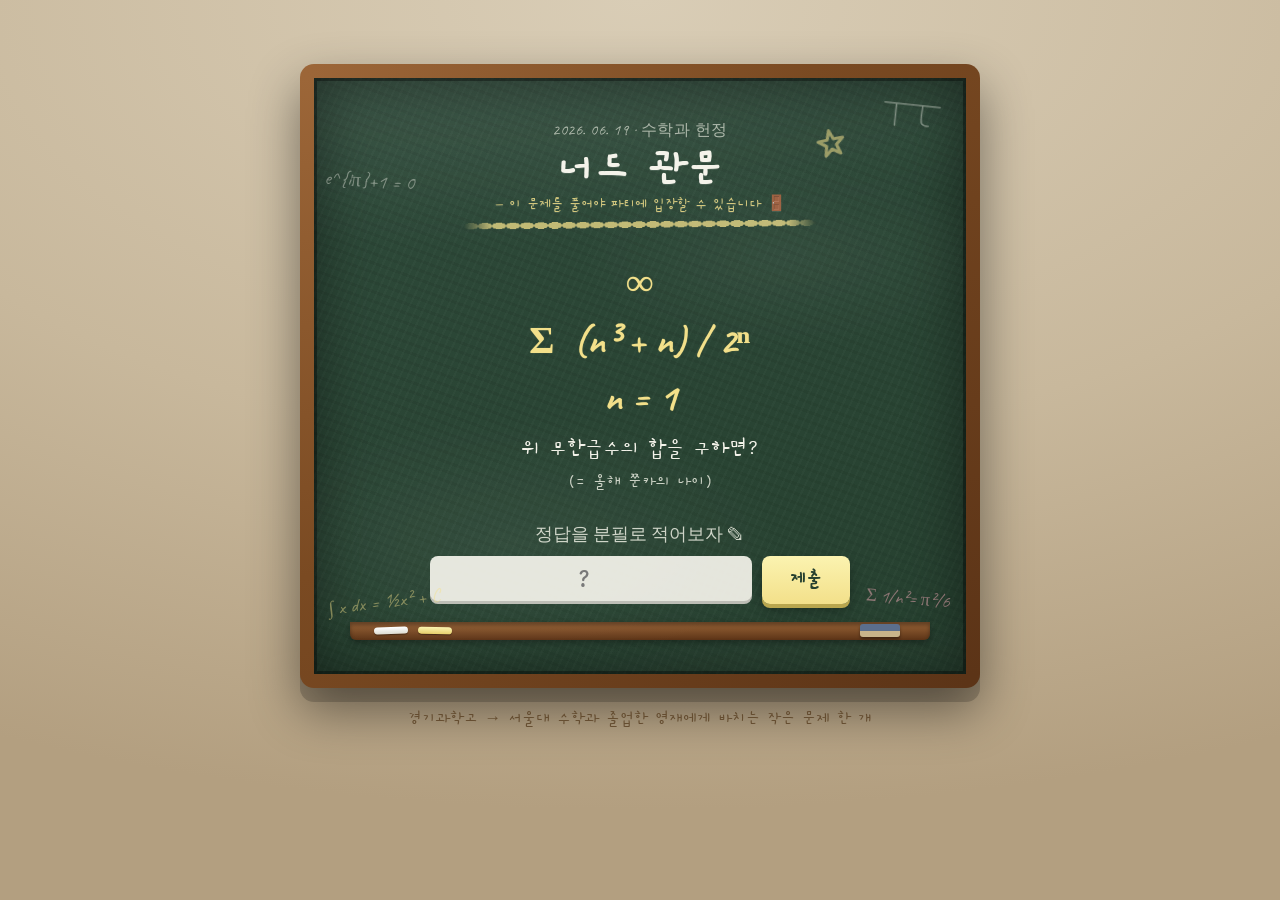
==== index.html @ bec2e651 "멀티페이지 개편: 페이지별 컨셉 분리 + 너드 관문 입장 게이트 - 단일 페이지 → 8개 독립 페이지(홈/거래소/증강체/전적/클라이밍/관문/빙고/룰렛) - 증권거래소 컨셉은 거래소" ====
<!DOCTYPE html>
<html lang="ko">
<head>
<script>if(localStorage.getItem("junka:gateSolved")!=="true")location.replace("gate.html");</script>
<meta charset="UTF-8" />
<meta name="viewport" content="width=device-width, initial-scale=1.0, viewport-fit=cover" />
<title>쭌카 생일파티 🦫 28th</title>
<meta name="description" content="쭌카(준영) 28번째 생일 축하! 오늘 석암생소금구이에서. 놀거리 가득한 생일 페이지." />
<meta property="og:title" content="🦫 쭌카 생일파티 · 28th" />
<meta property="og:description" content="오늘 석암생소금구이! 거래소·증강체·빙고·룰렛까지 놀거리 가득." />
<link rel="preconnect" href="https://fonts.googleapis.com" />
<link rel="preconnect" href="https://fonts.gstatic.com" crossorigin />
<link href="https://fonts.googleapis.com/css2?family=Jua&family=Gowun+Dodum&display=swap" rel="stylesheet" />
<link rel="stylesheet" href="home.css" />
<link rel="icon" href="data:image/svg+xml,<svg xmlns='http://www.w3.org/2000/svg' viewBox='0 0 100 100'><text y='.9em' font-size='90'>🦫</text></svg>" />
</head>
<body>
<div class="dots" aria-hidden="true"></div>

<header class="hero">
  <p class="kicker">2026 · 06 · 19 &nbsp;🎂&nbsp; 오늘!</p>

  <div class="mascot">
    <svg viewBox="0 0 240 240" class="quokka" role="img" aria-label="쭌카">
      <polygon points="120,8 150,62 90,62" fill="#ff7a6b"/>
      <polygon points="120,8 150,62 120,62" fill="#e85d4e"/>
      <circle cx="120" cy="8" r="8" fill="#ffd166"/>
      <ellipse cx="74" cy="86" rx="26" ry="30" fill="#c08a5e"/>
      <ellipse cx="166" cy="86" rx="26" ry="30" fill="#c08a5e"/>
      <ellipse cx="74" cy="88" rx="13" ry="16" fill="#f0bfa0"/>
      <ellipse cx="166" cy="88" rx="13" ry="16" fill="#f0bfa0"/>
      <ellipse cx="120" cy="140" rx="84" ry="78" fill="#d59b6b"/>
      <ellipse cx="120" cy="150" rx="62" ry="58" fill="#f3d3ad"/>
      <circle cx="74" cy="160" r="15" fill="#ff9aa0" opacity="0.6"/>
      <circle cx="166" cy="160" r="15" fill="#ff9aa0" opacity="0.6"/>
      <circle cx="96" cy="132" r="9" fill="#3a2a1f"/>
      <circle cx="144" cy="132" r="9" fill="#3a2a1f"/>
      <circle cx="99" cy="129" r="3" fill="#fff"/>
      <circle cx="147" cy="129" r="3" fill="#fff"/>
      <ellipse cx="120" cy="152" rx="9" ry="6" fill="#6b4630"/>
      <path d="M104 166 Q120 184 136 166" stroke="#6b4630" stroke-width="4" fill="none" stroke-linecap="round"/>
    </svg>
  </div>

  <h1 class="title">쭌카 생일파티</h1>
  <p class="sub">우리 <b>쭌카</b>가 오늘 <b>28살</b>이 되었어요 🎉</p>

  <div class="cake" id="cake" role="button" tabindex="0" aria-label="촛불 끄기">
    <div class="flames" id="flames"><span></span><span></span><span></span><span></span><span></span></div>
    <div class="candles"><i></i><i></i><i></i><i></i><i></i></div>
    <div class="icing"></div>
    <div class="base">HAPPY BIRTHDAY</div>
  </div>
  <p class="cake-hint" id="cakeHint">촛불을 톡! 눌러 꺼주세요 🕯️</p>

  <div class="info">
    <div><span>📅 날짜</span><b>오늘 (6/19)</b></div>
    <div><span>📍 장소</span><b>석암생소금구이</b></div>
  </div>
  <p class="msg">
    이성적인데 다정하고, 너드 같은데 사실 인싸인,<br/>
    롤토체스 전국구에 클라이밍까지 하는 쭌카.<br/>
    아래 놀거리들 마음껏 즐겨주세요! 🦫
  </p>
</header>

<main class="hub">
  <h2 class="hub__title">🎁 놀거리</h2>
  <div class="cards">
    <a class="card c-ex" href="exchange.html">
      <span class="card__emo">📈</span>
      <span class="card__t">준영증권거래소</span>
      <span class="card__d">쭌카 종목에 베팅하고 청약까지</span>
    </a>
    <a class="card c-aug" href="augment.html">
      <span class="card__emo">♟️</span>
      <span class="card__t">롤토체스 증강체</span>
      <span class="card__d">오늘의 운세 증강 뽑기</span>
    </a>
    <a class="card c-gg" href="gg.html">
      <span class="card__emo">🎮</span>
      <span class="card__t">쭌카.GG</span>
      <span class="card__d">전적 검색 (인성 챌린저)</span>
    </a>
    <a class="card c-climb" href="climb.html">
      <span class="card__emo">🧗</span>
      <span class="card__t">클라이밍 등반</span>
      <span class="card__d">정상의 케이크까지 도전</span>
    </a>
    <a class="card c-gate" href="gate.html">
      <span class="card__emo">🧮</span>
      <span class="card__t">너드 관문</span>
      <span class="card__d">수학 풀면 히든 메시지</span>
    </a>
    <a class="card c-bingo" href="bingo.html">
      <span class="card__emo">🅱️</span>
      <span class="card__t">파티 빙고</span>
      <span class="card__d">다같이 폰으로 빙고!</span>
    </a>
    <a class="card c-roul" href="roulette.html">
      <span class="card__emo">🎡</span>
      <span class="card__t">파티 룰렛</span>
      <span class="card__d">술값·벌칙은 운에 맡기기</span>
    </a>
  </div>
</main>

<footer class="foot">
  <p>🦫 made for 쭌카 · 980619</p>
  <p>생일 진심으로 축하해!</p>
</footer>

<script src="confetti.js"></script>
<script>
  (() => {
    const cake = document.getElementById("cake"), hint = document.getElementById("cakeHint");
    let done = false;
    const blow = () => {
      if (done) return; done = true;
      cake.classList.add("out");
      hint.textContent = "🎉 28살 축하해 쭌카!";
      if (window.JunkaConfetti) window.JunkaConfetti.burst(180, { colors: ["#ff7a6b", "#ffd166", "#ffb38a", "#8ad0c9", "#fff"] });
    };
    cake.addEventListener("click", blow);
    cake.addEventListener("keydown", e => { if (e.key === "Enter" || e.key === " ") { e.preventDefault(); blow(); } });
    // 입장 축하 한 방
    setTimeout(() => { if (window.JunkaConfetti) window.JunkaConfetti.burst(90, { colors: ["#ff7a6b", "#ffd166", "#8ad0c9", "#fff"] }); }, 500);
  })();
</script>
</body>
</html>
---- home.css ----
/* ===== 쭌카 생일 홈 · 따뜻한 쿼카 파티 ===== */
:root{
  --cream:#fff6ec;
  --paper:#fffdf9;
  --peach:#ffd9c0;
  --coral:#ff7a6b;
  --coral-d:#e85d4e;
  --gold:#ffc04d;
  --mint:#8ad0c9;
  --ink:#5c4636;
  --ink-soft:#8a715c;
  --jua:"Jua",sans-serif;
  --body:"Gowun Dodum","Apple SD Gothic Neo",sans-serif;
}
*{box-sizing:border-box;margin:0;padding:0}
html{scroll-behavior:smooth}
body{
  font-family:var(--body);
  color:var(--ink);
  background:
    radial-gradient(120% 70% at 50% -10%,#ffe7d6 0%,var(--cream) 55%),
    var(--cream);
  line-height:1.7;-webkit-font-smoothing:antialiased;overflow-x:hidden;
}
b{color:var(--coral-d)}
a{text-decoration:none;color:inherit}

.dots{
  position:fixed;inset:0;z-index:0;pointer-events:none;opacity:.5;
  background-image:radial-gradient(var(--peach) 14%,transparent 15%);
  background-size:40px 40px;background-position:0 0;
  -webkit-mask-image:linear-gradient(#000,transparent 70%);
          mask-image:linear-gradient(#000,transparent 70%);
}

/* ===== HERO ===== */
.hero{position:relative;z-index:1;max-width:520px;margin:0 auto;padding:2.6rem 1.3rem 1rem;text-align:center}
.kicker{
  display:inline-block;font-family:var(--jua);color:var(--coral-d);
  background:#fff;border:2px dashed var(--peach);border-radius:999px;
  padding:.3rem 1rem;font-size:.95rem;box-shadow:0 6px 16px rgba(255,122,107,.12);
}
.mascot{width:170px;margin:1.2rem auto .4rem}
.quokka{width:100%;height:auto;animation:bob 3.2s ease-in-out infinite;filter:drop-shadow(0 14px 20px rgba(92,70,54,.22))}
@keyframes bob{50%{transform:translateY(-9px) rotate(-2deg)}}
.title{
  font-family:var(--jua);font-size:clamp(2.6rem,11vw,3.8rem);line-height:1.1;
  color:var(--coral);text-shadow:3px 3px 0 #fff,5px 5px 0 var(--peach);margin:.2rem 0;
}
.sub{font-size:1.05rem;color:var(--ink-soft);margin-bottom:1.4rem}

/* 케이크 */
.cake{position:relative;width:180px;margin:0 auto;cursor:pointer;user-select:none}
.flames{position:absolute;top:-16px;left:0;right:0;display:flex;justify-content:space-evenly;padding:0 26px}
.flames span{
  width:10px;height:16px;border-radius:50% 50% 50% 50%/60% 60% 40% 40%;
  background:radial-gradient(circle at 50% 70%,#fff,var(--gold) 45%,#ff7b00 95%);
  box-shadow:0 0 16px #ffae00;transform-origin:bottom;animation:flicker .35s ease-in-out infinite alternate;
}
@keyframes flicker{from{transform:scaleY(.85) rotate(-4deg)}to{transform:scaleY(1.1) rotate(4deg)}}
.cake.out .flames span{opacity:0;box-shadow:none;transition:opacity .25s}
.candles{position:absolute;top:0;left:0;right:0;display:flex;justify-content:space-evenly;padding:0 28px}
.candles i{width:5px;height:26px;border-radius:3px;background:repeating-linear-gradient(45deg,var(--coral) 0 4px,#fff 4px 8px)}
.icing{height:30px;margin-top:24px;border-radius:50%/75% 75% 0 0;background:linear-gradient(#fff,#ffe9d6);box-shadow:inset 0 -7px 0 rgba(255,192,77,.25)}
.base{
  height:80px;margin-top:-8px;border-radius:0 0 18px 18px;
  background:repeating-linear-gradient(90deg,#ffb38a 0 18px,#ffa477 18px 36px);
  display:flex;align-items:center;justify-content:center;
  font-family:var(--jua);letter-spacing:.05em;color:#fff;font-size:1.05rem;
  text-shadow:0 2px 0 rgba(0,0,0,.12);box-shadow:0 12px 26px rgba(255,122,107,.28);
}
.cake-hint{font-family:var(--jua);color:var(--ink-soft);margin-top:.9rem;font-size:.95rem}

.info{
  display:flex;gap:.8rem;justify-content:center;margin:1.6rem 0 1rem;flex-wrap:wrap;
}
.info div{
  background:var(--paper);border:2px solid var(--peach);border-radius:18px;
  padding:.7rem 1.1rem;box-shadow:0 8px 18px rgba(92,70,54,.08);min-width:130px;
}
.info span{display:block;font-size:.8rem;color:var(--ink-soft)}
.info b{font-family:var(--jua);font-size:1.05rem;color:var(--ink)}
.msg{color:var(--ink-soft);font-size:.95rem;margin:1rem auto 0;max-width:420px}

/* ===== 허브 ===== */
.hub{position:relative;z-index:1;max-width:520px;margin:0 auto;padding:1.6rem 1.3rem 3rem}
.hub__title{font-family:var(--jua);font-size:1.7rem;color:var(--coral-d);text-align:center;margin-bottom:1.2rem}
.cards{display:grid;grid-template-columns:1fr 1fr;gap:.9rem}
.card{
  position:relative;background:var(--paper);border-radius:22px;padding:1.2rem 1rem;
  border:2px solid #fff;box-shadow:0 10px 24px rgba(92,70,54,.1);
  display:flex;flex-direction:column;gap:.25rem;min-height:128px;
  transition:transform .18s,box-shadow .2s;overflow:hidden;
}
.card::after{content:"";position:absolute;inset:0;border-radius:22px;border:2px solid transparent;transition:border-color .2s}
.card:active{transform:translateY(-4px) scale(1.02)}
.card:hover{box-shadow:0 16px 34px rgba(92,70,54,.16)}
.card__emo{font-size:2rem}
.card__t{font-family:var(--jua);font-size:1.15rem;color:var(--ink)}
.card__d{font-size:.82rem;color:var(--ink-soft);line-height:1.45}
/* 카드별 포인트 컬러 */
.c-ex{background:linear-gradient(160deg,#fff,#fff1e6)} .c-ex:hover::after{border-color:var(--gold)}
.c-aug{background:linear-gradient(160deg,#fff,#eef3ff)} .c-aug:hover::after{border-color:#9bb4ff}
.c-gg{background:linear-gradient(160deg,#fff,#e9f7ff)} .c-gg:hover::after{border-color:#7fc8e8}
.c-climb{background:linear-gradient(160deg,#fff,#eafff3)} .c-climb:hover::after{border-color:#7bd6a4}
.c-gate{background:linear-gradient(160deg,#fff,#eaf6ee)} .c-gate:hover::after{border-color:var(--mint)}
.c-bingo{background:linear-gradient(160deg,#fff,#fff0f0)} .c-bingo:hover::after{border-color:var(--coral)}
.c-roul{background:linear-gradient(160deg,#fff,#fff7e6);grid-column:1/-1} .c-roul:hover::after{border-color:var(--gold)}
.c-roul{flex-direction:row;align-items:center;gap:.9rem;min-height:auto}
.c-roul .card__emo{font-size:1.8rem}
.c-roul .card__d{flex:1}

/* ===== 푸터 ===== */
.foot{position:relative;z-index:1;text-align:center;padding:1.5rem 1rem 3.5rem;color:var(--ink-soft)}
.foot p{margin:.2rem 0;font-size:.9rem}
.foot p:first-child{font-family:var(--jua);color:var(--coral)}

@media (prefers-reduced-motion:reduce){
  *{animation:none!important;transition-duration:.05s!important}
}
@media(min-width:560px){
  .title{text-shadow:4px 4px 0 #fff,7px 7px 0 var(--peach)}
}
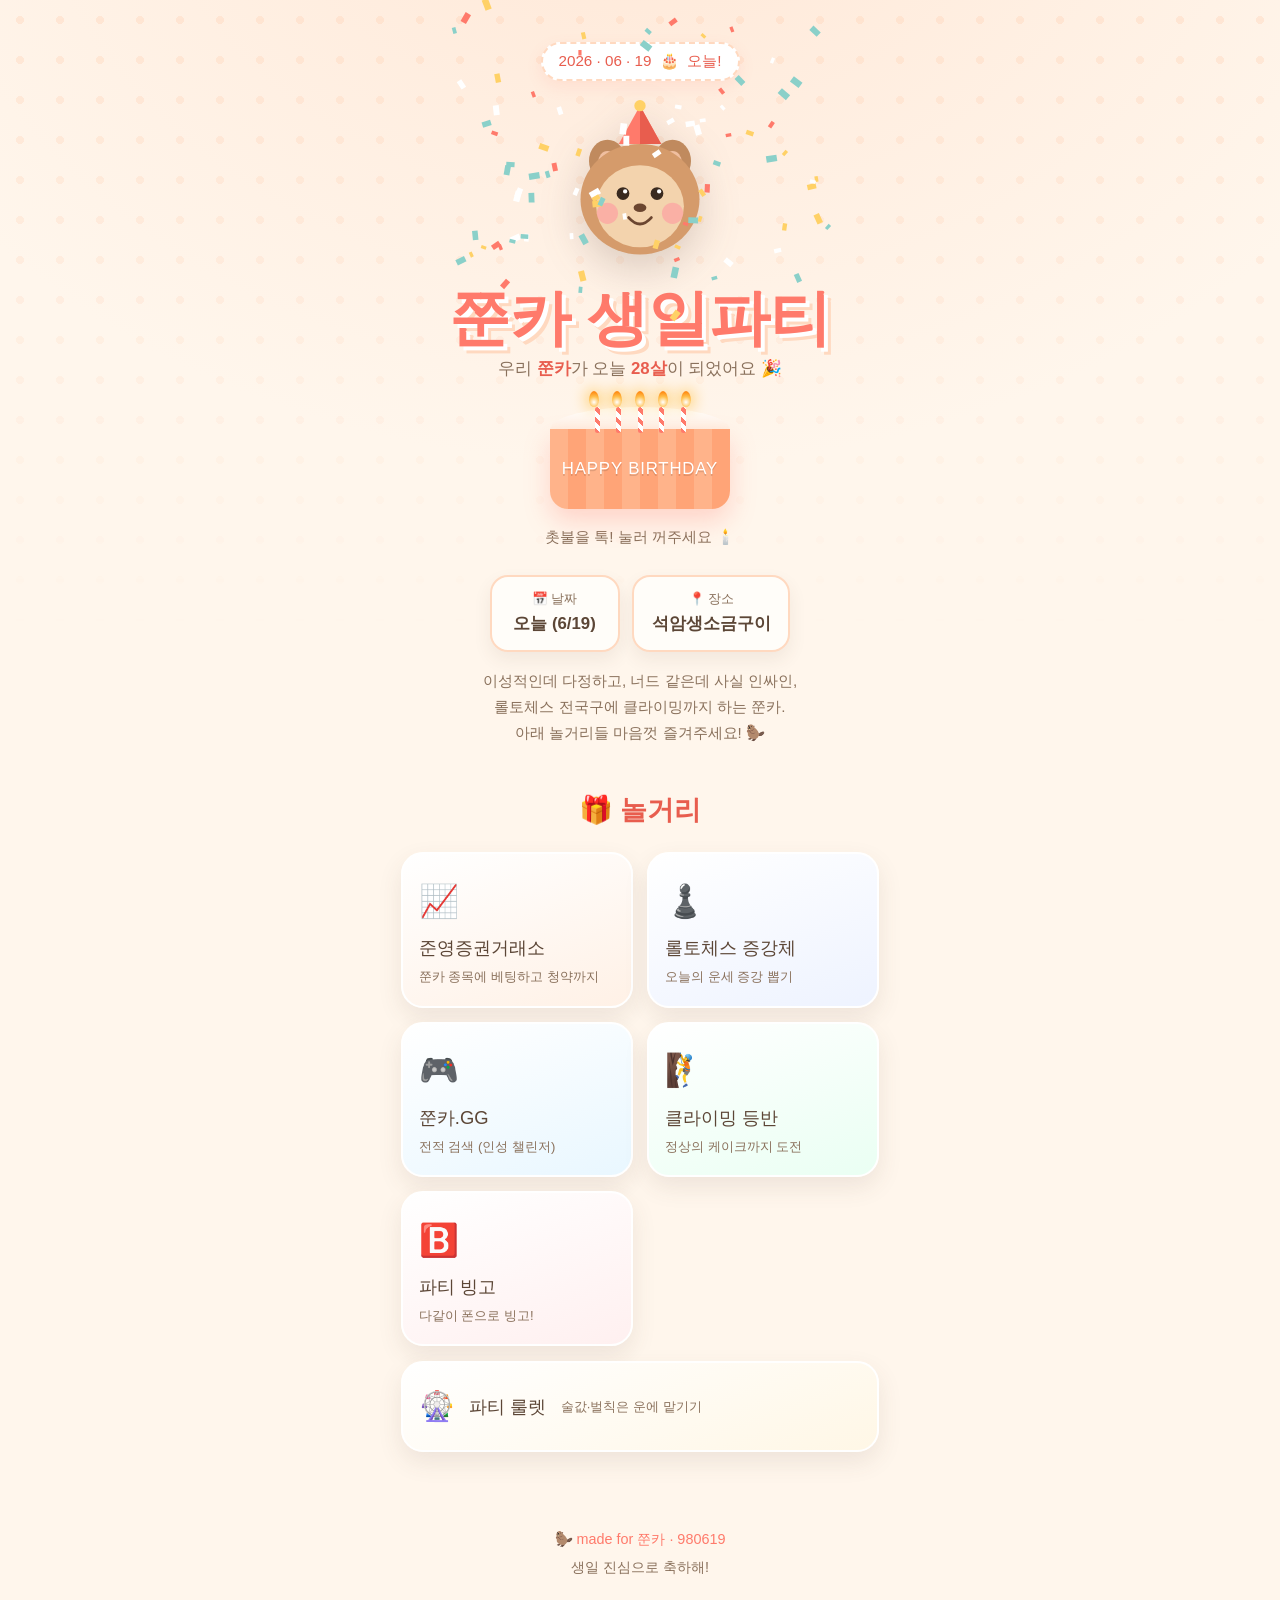
==== commit 33c64feb: "너드 관문 제거: 입장 게이트/페이지/허브 카드 삭제, 바로 홈 입장 Co-Authored-By: Claude Opus 4.8 <noreply@anthropic.com>" ====
--- a/index.html
+++ b/index.html
@@ -1,7 +1,6 @@
 <!DOCTYPE html>
 <html lang="ko">
 <head>
-<script>if(localStorage.getItem("junka:gateSolved")!=="true")location.replace("gate.html");</script>
 <meta charset="UTF-8" />
 <meta name="viewport" content="width=device-width, initial-scale=1.0, viewport-fit=cover" />
 <title>쭌카 생일파티 🦫 28th</title>
@@ -87,11 +86,6 @@
       <span class="card__t">클라이밍 등반</span>
       <span class="card__d">정상의 케이크까지 도전</span>
     </a>
-    <a class="card c-gate" href="gate.html">
-      <span class="card__emo">🧮</span>
-      <span class="card__t">너드 관문</span>
-      <span class="card__d">수학 풀면 히든 메시지</span>
-    </a>
     <a class="card c-bingo" href="bingo.html">
       <span class="card__emo">🅱️</span>
       <span class="card__t">파티 빙고</span>
--- a/home.css
+++ b/home.css
@@ -103,7 +103,6 @@
 .c-aug{background:linear-gradient(160deg,#fff,#eef3ff)} .c-aug:hover::after{border-color:#9bb4ff}
 .c-gg{background:linear-gradient(160deg,#fff,#e9f7ff)} .c-gg:hover::after{border-color:#7fc8e8}
 .c-climb{background:linear-gradient(160deg,#fff,#eafff3)} .c-climb:hover::after{border-color:#7bd6a4}
-.c-gate{background:linear-gradient(160deg,#fff,#eaf6ee)} .c-gate:hover::after{border-color:var(--mint)}
 .c-bingo{background:linear-gradient(160deg,#fff,#fff0f0)} .c-bingo:hover::after{border-color:var(--coral)}
 .c-roul{background:linear-gradient(160deg,#fff,#fff7e6);grid-column:1/-1} .c-roul:hover::after{border-color:var(--gold)}
 .c-roul{flex-direction:row;align-items:center;gap:.9rem;min-height:auto}
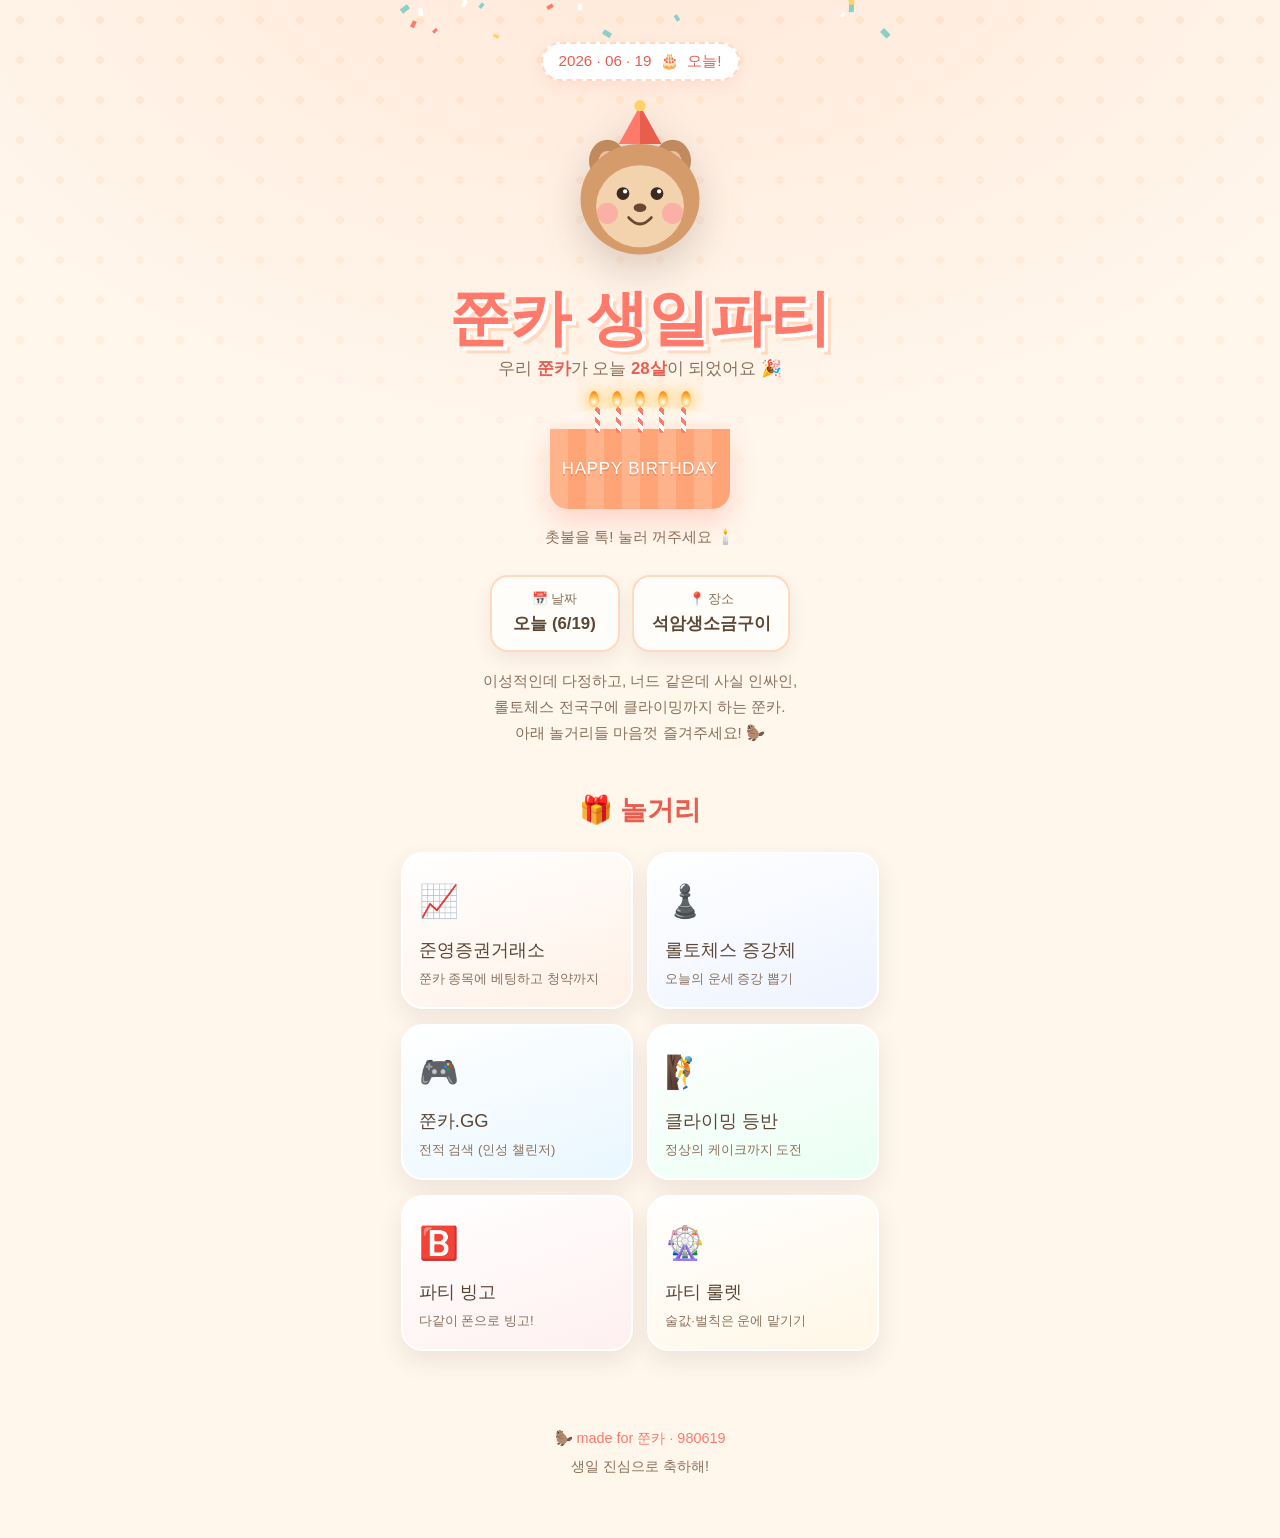
==== commit 5a765bc1: "캐시버스터(?v=3) 추가 + 놀거리 허브 6카드 균일 그리드로 정리 Co-Authored-By: Claude Opus 4.8 <noreply@anthropic.com>" ====
--- a/index.html
+++ b/index.html
@@ -10,7 +10,7 @@
 <link rel="preconnect" href="https://fonts.googleapis.com" />
 <link rel="preconnect" href="https://fonts.gstatic.com" crossorigin />
 <link href="https://fonts.googleapis.com/css2?family=Jua&family=Gowun+Dodum&display=swap" rel="stylesheet" />
-<link rel="stylesheet" href="home.css" />
+<link rel="stylesheet" href="home.css?v=3" />
 <link rel="icon" href="data:image/svg+xml,<svg xmlns='http://www.w3.org/2000/svg' viewBox='0 0 100 100'><text y='.9em' font-size='90'>🦫</text></svg>" />
 </head>
 <body>
@@ -104,7 +104,7 @@
   <p>생일 진심으로 축하해!</p>
 </footer>
 
-<script src="confetti.js"></script>
+<script src="confetti.js?v=3"></script>
 <script>
   (() => {
     const cake = document.getElementById("cake"), hint = document.getElementById("cakeHint");
--- a/home.css
+++ b/home.css
@@ -96,18 +96,15 @@
 .card:active{transform:translateY(-4px) scale(1.02)}
 .card:hover{box-shadow:0 16px 34px rgba(92,70,54,.16)}
 .card__emo{font-size:2rem}
-.card__t{font-family:var(--jua);font-size:1.15rem;color:var(--ink)}
-.card__d{font-size:.82rem;color:var(--ink-soft);line-height:1.45}
+.card__t{font-family:var(--jua);font-size:1.15rem;color:var(--ink);margin-top:.1rem}
+.card__d{font-size:.82rem;color:var(--ink-soft);line-height:1.45;margin-top:auto}
 /* 카드별 포인트 컬러 */
 .c-ex{background:linear-gradient(160deg,#fff,#fff1e6)} .c-ex:hover::after{border-color:var(--gold)}
 .c-aug{background:linear-gradient(160deg,#fff,#eef3ff)} .c-aug:hover::after{border-color:#9bb4ff}
 .c-gg{background:linear-gradient(160deg,#fff,#e9f7ff)} .c-gg:hover::after{border-color:#7fc8e8}
 .c-climb{background:linear-gradient(160deg,#fff,#eafff3)} .c-climb:hover::after{border-color:#7bd6a4}
 .c-bingo{background:linear-gradient(160deg,#fff,#fff0f0)} .c-bingo:hover::after{border-color:var(--coral)}
-.c-roul{background:linear-gradient(160deg,#fff,#fff7e6);grid-column:1/-1} .c-roul:hover::after{border-color:var(--gold)}
-.c-roul{flex-direction:row;align-items:center;gap:.9rem;min-height:auto}
-.c-roul .card__emo{font-size:1.8rem}
-.c-roul .card__d{flex:1}
+.c-roul{background:linear-gradient(160deg,#fff,#fff7e6)} .c-roul:hover::after{border-color:var(--gold)}
 
 /* ===== 푸터 ===== */
 .foot{position:relative;z-index:1;text-align:center;padding:1.5rem 1rem 3.5rem;color:var(--ink-soft)}
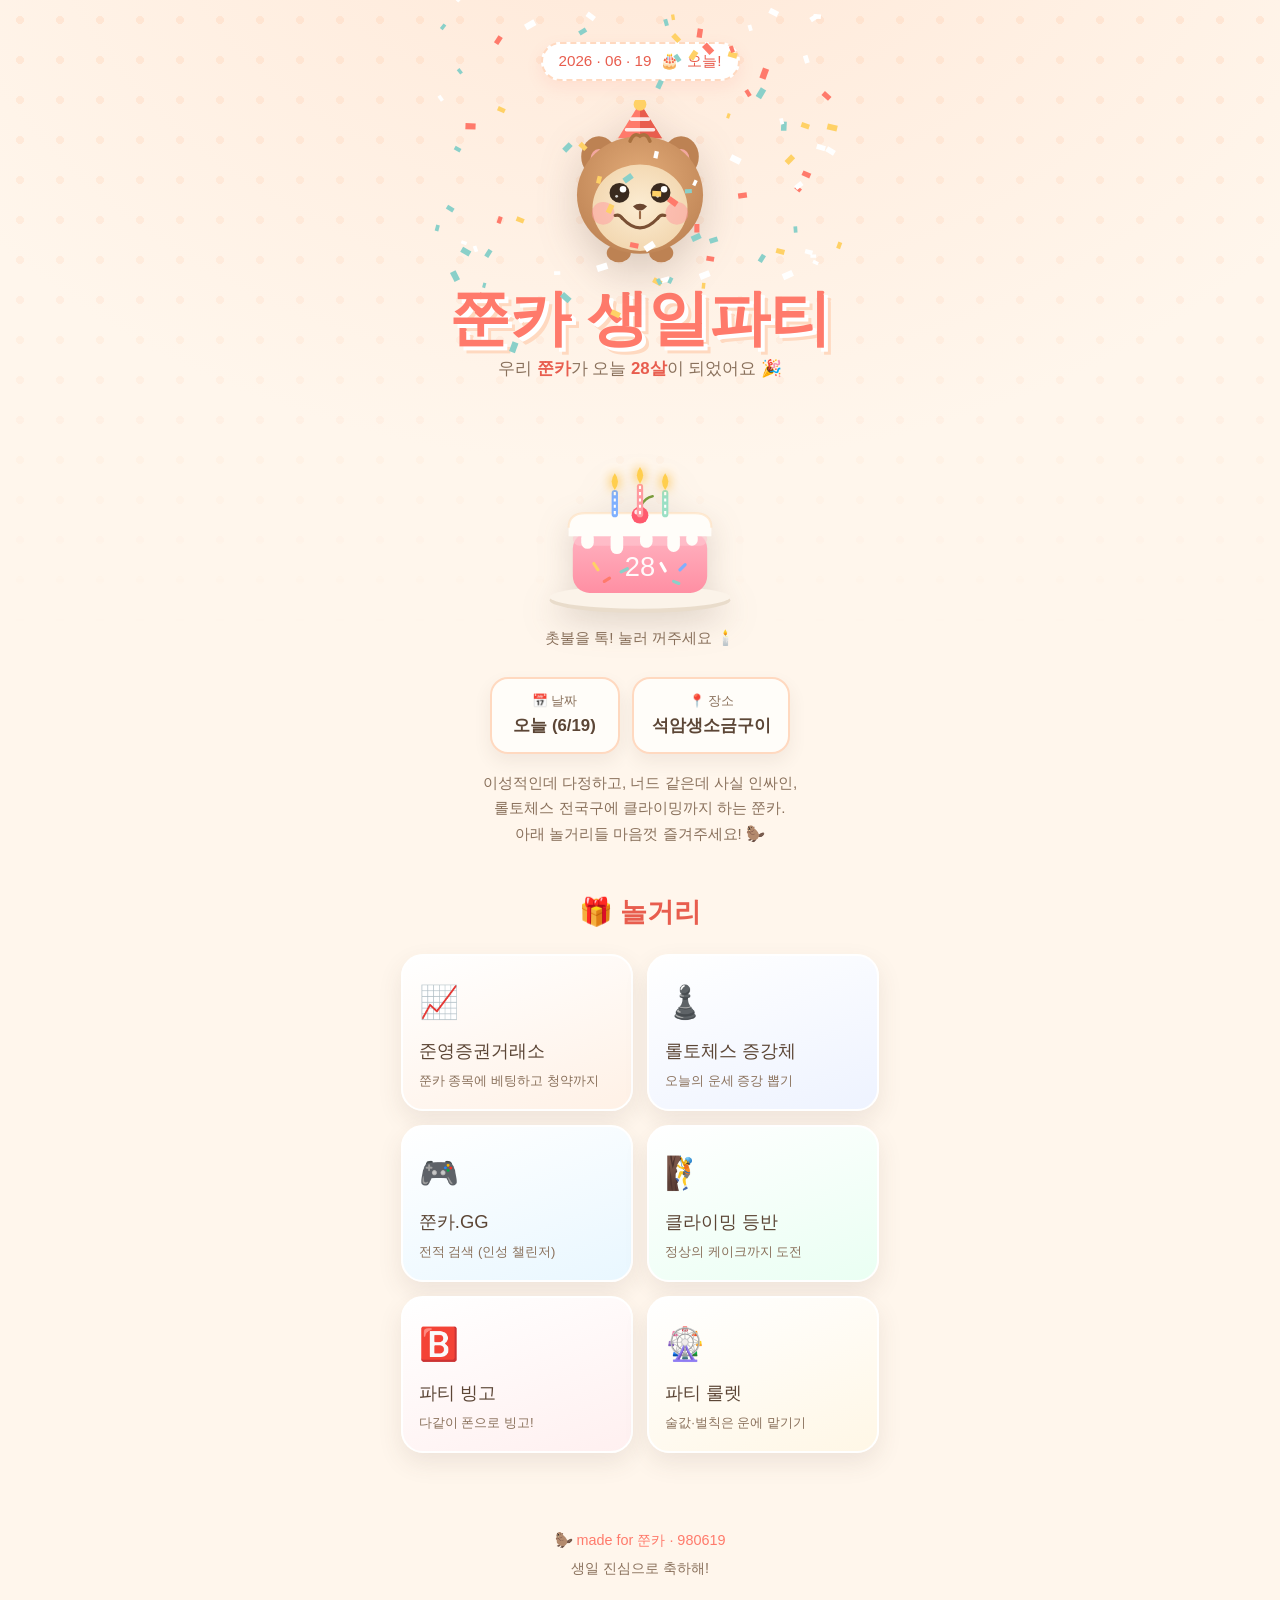
==== commit 70dc715e: "쿼카 마스코트·케이크 더 귀엽게 리디자인(SVG: 통통볼/반짝눈/쿼카스마일, 크림드립·체리·스프링클) + 캐시 v4 Co-Authored-By: Claude Opus 4.8 <no" ====
--- a/index.html
+++ b/index.html
@@ -10,7 +10,7 @@
 <link rel="preconnect" href="https://fonts.googleapis.com" />
 <link rel="preconnect" href="https://fonts.gstatic.com" crossorigin />
 <link href="https://fonts.googleapis.com/css2?family=Jua&family=Gowun+Dodum&display=swap" rel="stylesheet" />
-<link rel="stylesheet" href="home.css?v=3" />
+<link rel="stylesheet" href="home.css?v=4" />
 <link rel="icon" href="data:image/svg+xml,<svg xmlns='http://www.w3.org/2000/svg' viewBox='0 0 100 100'><text y='.9em' font-size='90'>🦫</text></svg>" />
 </head>
 <body>
@@ -20,24 +20,63 @@
   <p class="kicker">2026 · 06 · 19 &nbsp;🎂&nbsp; 오늘!</p>
 
   <div class="mascot">
-    <svg viewBox="0 0 240 240" class="quokka" role="img" aria-label="쭌카">
-      <polygon points="120,8 150,62 90,62" fill="#ff7a6b"/>
-      <polygon points="120,8 150,62 120,62" fill="#e85d4e"/>
-      <circle cx="120" cy="8" r="8" fill="#ffd166"/>
-      <ellipse cx="74" cy="86" rx="26" ry="30" fill="#c08a5e"/>
-      <ellipse cx="166" cy="86" rx="26" ry="30" fill="#c08a5e"/>
-      <ellipse cx="74" cy="88" rx="13" ry="16" fill="#f0bfa0"/>
-      <ellipse cx="166" cy="88" rx="13" ry="16" fill="#f0bfa0"/>
-      <ellipse cx="120" cy="140" rx="84" ry="78" fill="#d59b6b"/>
-      <ellipse cx="120" cy="150" rx="62" ry="58" fill="#f3d3ad"/>
-      <circle cx="74" cy="160" r="15" fill="#ff9aa0" opacity="0.6"/>
-      <circle cx="166" cy="160" r="15" fill="#ff9aa0" opacity="0.6"/>
-      <circle cx="96" cy="132" r="9" fill="#3a2a1f"/>
-      <circle cx="144" cy="132" r="9" fill="#3a2a1f"/>
-      <circle cx="99" cy="129" r="3" fill="#fff"/>
-      <circle cx="147" cy="129" r="3" fill="#fff"/>
-      <ellipse cx="120" cy="152" rx="9" ry="6" fill="#6b4630"/>
-      <path d="M104 166 Q120 184 136 166" stroke="#6b4630" stroke-width="4" fill="none" stroke-linecap="round"/>
+    <svg viewBox="0 0 240 240" class="quokka" role="img" aria-label="쭌카 (쿼카)">
+      <defs>
+        <radialGradient id="qHead" cx="50%" cy="38%" r="68%">
+          <stop offset="0%" stop-color="#e3ac79"/>
+          <stop offset="100%" stop-color="#bd8253"/>
+        </radialGradient>
+        <radialGradient id="qMuzzle" cx="50%" cy="48%" r="62%">
+          <stop offset="0%" stop-color="#fcecd2"/>
+          <stop offset="100%" stop-color="#f1d4ab"/>
+        </radialGradient>
+      </defs>
+
+      <!-- 손 -->
+      <ellipse cx="90" cy="216" rx="17" ry="13" fill="#bd8253"/>
+      <ellipse cx="150" cy="216" rx="17" ry="13" fill="#bd8253"/>
+
+      <!-- 파티 고깔 -->
+      <polygon points="120,4 151,54 89,54" fill="#ff7a6b"/>
+      <path d="M120,4 L151,54 L120,54 Z" fill="#e85d4e"/>
+      <path d="M101,42 H139" stroke="#fff" stroke-width="5" stroke-linecap="round" opacity=".85"/>
+      <path d="M108,27 H132" stroke="#fff" stroke-width="5" stroke-linecap="round" opacity=".85"/>
+      <circle cx="120" cy="6" r="9" fill="#ffd166"/>
+
+      <!-- 귀 -->
+      <ellipse cx="62" cy="80" rx="25" ry="29" fill="#bd8253"/>
+      <ellipse cx="178" cy="80" rx="25" ry="29" fill="#bd8253"/>
+      <ellipse cx="62" cy="84" rx="12" ry="15" fill="#f3a8a0"/>
+      <ellipse cx="178" cy="84" rx="12" ry="15" fill="#f3a8a0"/>
+
+      <!-- 머리 -->
+      <ellipse cx="120" cy="134" rx="89" ry="83" fill="url(#qHead)"/>
+      <!-- 정수리 털 -->
+      <path d="M106,58 q5,-13 14,-7 q9,-6 14,7" fill="none" stroke="#a9713f" stroke-width="5" stroke-linecap="round"/>
+
+      <!-- 밝은 얼굴(머즐) -->
+      <ellipse cx="120" cy="152" rx="67" ry="61" fill="url(#qMuzzle)"/>
+
+      <!-- 볼터치 -->
+      <circle cx="68" cy="160" r="16" fill="#ff9aa0" opacity=".5"/>
+      <circle cx="172" cy="160" r="16" fill="#ff9aa0" opacity=".5"/>
+
+      <!-- 눈 -->
+      <circle cx="91" cy="131" r="14" fill="#3a2a1f"/>
+      <circle cx="149" cy="131" r="14" fill="#3a2a1f"/>
+      <circle cx="96" cy="126" r="4.6" fill="#fff"/>
+      <circle cx="154" cy="126" r="4.6" fill="#fff"/>
+      <circle cx="87" cy="136" r="2" fill="#fff" opacity=".8"/>
+      <circle cx="145" cy="136" r="2" fill="#fff" opacity=".8"/>
+
+      <!-- 코 -->
+      <path d="M110,150 q10,-7 20,0 q-10,12 -20,0 Z" fill="#6b4630"/>
+
+      <!-- 인중 + 쿼카 스마일 -->
+      <path d="M120,158 V167" stroke="#9b6b48" stroke-width="3" stroke-linecap="round"/>
+      <path d="M95,167 q25,27 50,0" fill="none" stroke="#7a4f33" stroke-width="4.5" stroke-linecap="round"/>
+      <path d="M95,167 q-4,-6 -10,-4" fill="none" stroke="#7a4f33" stroke-width="4.5" stroke-linecap="round"/>
+      <path d="M145,167 q4,-6 10,-4" fill="none" stroke="#7a4f33" stroke-width="4.5" stroke-linecap="round"/>
     </svg>
   </div>
 
@@ -45,10 +84,67 @@
   <p class="sub">우리 <b>쭌카</b>가 오늘 <b>28살</b>이 되었어요 🎉</p>
 
   <div class="cake" id="cake" role="button" tabindex="0" aria-label="촛불 끄기">
-    <div class="flames" id="flames"><span></span><span></span><span></span><span></span><span></span></div>
-    <div class="candles"><i></i><i></i><i></i><i></i><i></i></div>
-    <div class="icing"></div>
-    <div class="base">HAPPY BIRTHDAY</div>
+    <svg viewBox="0 0 200 200" class="cakeSvg" role="img" aria-label="생일 케이크">
+      <defs>
+        <linearGradient id="cBody" x1="0" y1="0" x2="0" y2="1">
+          <stop offset="0" stop-color="#ffb3c1"/><stop offset="1" stop-color="#ff8fa3"/>
+        </linearGradient>
+      </defs>
+
+      <!-- 접시 -->
+      <ellipse cx="100" cy="185" rx="86" ry="12" fill="#e9dccb"/>
+      <ellipse cx="100" cy="182" rx="86" ry="11" fill="#fbf3e9"/>
+
+      <!-- 본체 -->
+      <rect x="36" y="120" width="128" height="58" rx="16" fill="url(#cBody)"/>
+      <rect x="36" y="120" width="128" height="13" rx="6.5" fill="#ffc6d1" opacity=".6"/>
+
+      <!-- 스프링클 -->
+      <g stroke-linecap="round" stroke-width="3">
+        <line x1="56" y1="150" x2="60" y2="156" stroke="#ffd166"/>
+        <line x1="82" y1="158" x2="88" y2="155" stroke="#8ad0c9"/>
+        <line x1="120" y1="150" x2="124" y2="157" stroke="#fff"/>
+        <line x1="138" y1="156" x2="143" y2="151" stroke="#7fb0ff"/>
+        <line x1="66" y1="167" x2="71" y2="164" stroke="#ff7a6b"/>
+        <line x1="132" y1="167" x2="137" y2="169" stroke="#8ad0c9"/>
+      </g>
+
+      <!-- 숫자 -->
+      <text x="100" y="162" text-anchor="middle" font-family="'Jua',sans-serif" font-size="26" fill="#fff" opacity=".95">28</text>
+
+      <!-- 아이싱(크림) + 드립 -->
+      <path d="M32 124 V116 q0 -14 16 -14 h104 q16 0 16 14 v8 Z" fill="#fffdf9"/>
+      <g fill="#fffdf9">
+        <rect x="44" y="120" width="12" height="16" rx="6"/>
+        <rect x="72" y="120" width="12" height="21" rx="6"/>
+        <rect x="100" y="120" width="12" height="15" rx="6"/>
+        <rect x="126" y="120" width="12" height="19" rx="6"/>
+        <rect x="144" y="120" width="11" height="13" rx="5.5"/>
+      </g>
+      <path d="M32 116 q0 -14 16 -14 h104 q16 0 16 14" fill="none" stroke="#ffe3c4" stroke-width="2" opacity=".7"/>
+
+      <!-- 체리 -->
+      <path d="M100 96 q5 -9 12 -10" fill="none" stroke="#7a9b3a" stroke-width="2.5" stroke-linecap="round"/>
+      <circle cx="100" cy="104" r="8" fill="#ff5a6e"/>
+      <circle cx="97" cy="101" r="2.4" fill="#fff" opacity=".85"/>
+
+      <!-- 초 -->
+      <rect x="73" y="80" width="6" height="26" rx="3" fill="#7fb0ff"/>
+      <rect x="97" y="74" width="6" height="32" rx="3" fill="#ff9aa0"/>
+      <rect x="121" y="80" width="6" height="26" rx="3" fill="#9be0c5"/>
+      <g stroke="#fff" stroke-width="2" stroke-dasharray="3 3">
+        <line x1="76" y1="82" x2="76" y2="104"/>
+        <line x1="100" y1="76" x2="100" y2="104"/>
+        <line x1="124" y1="82" x2="124" y2="104"/>
+      </g>
+
+      <!-- 불꽃 -->
+      <g class="flames">
+        <path class="flame" d="M76 80 q-6 -8 0 -16 q6 8 0 16 Z" fill="#ffce4d"/>
+        <path class="flame" d="M100 74 q-6 -8 0 -16 q6 8 0 16 Z" fill="#ffce4d"/>
+        <path class="flame" d="M124 80 q-6 -8 0 -16 q6 8 0 16 Z" fill="#ffce4d"/>
+      </g>
+    </svg>
   </div>
   <p class="cake-hint" id="cakeHint">촛불을 톡! 눌러 꺼주세요 🕯️</p>
 
@@ -104,7 +200,7 @@
   <p>생일 진심으로 축하해!</p>
 </footer>
 
-<script src="confetti.js?v=3"></script>
+<script src="confetti.js?v=4"></script>
 <script>
   (() => {
     const cake = document.getElementById("cake"), hint = document.getElementById("cakeHint");
--- a/home.css
+++ b/home.css
@@ -50,26 +50,19 @@
 .sub{font-size:1.05rem;color:var(--ink-soft);margin-bottom:1.4rem}
 
 /* 케이크 */
-.cake{position:relative;width:180px;margin:0 auto;cursor:pointer;user-select:none}
-.flames{position:absolute;top:-16px;left:0;right:0;display:flex;justify-content:space-evenly;padding:0 26px}
-.flames span{
-  width:10px;height:16px;border-radius:50% 50% 50% 50%/60% 60% 40% 40%;
-  background:radial-gradient(circle at 50% 70%,#fff,var(--gold) 45%,#ff7b00 95%);
-  box-shadow:0 0 16px #ffae00;transform-origin:bottom;animation:flicker .35s ease-in-out infinite alternate;
+.cake{position:relative;width:210px;margin:.3rem auto 0;cursor:pointer;user-select:none}
+.cakeSvg{width:100%;height:auto;display:block;filter:drop-shadow(0 12px 16px rgba(92,70,54,.18))}
+.cake:active .cakeSvg{transform:scale(.97)}
+.flame{
+  transform-box:fill-box;transform-origin:center bottom;
+  filter:drop-shadow(0 0 5px #ffae00);
+  animation:flicker .38s ease-in-out infinite alternate;
 }
-@keyframes flicker{from{transform:scaleY(.85) rotate(-4deg)}to{transform:scaleY(1.1) rotate(4deg)}}
-.cake.out .flames span{opacity:0;box-shadow:none;transition:opacity .25s}
-.candles{position:absolute;top:0;left:0;right:0;display:flex;justify-content:space-evenly;padding:0 28px}
-.candles i{width:5px;height:26px;border-radius:3px;background:repeating-linear-gradient(45deg,var(--coral) 0 4px,#fff 4px 8px)}
-.icing{height:30px;margin-top:24px;border-radius:50%/75% 75% 0 0;background:linear-gradient(#fff,#ffe9d6);box-shadow:inset 0 -7px 0 rgba(255,192,77,.25)}
-.base{
-  height:80px;margin-top:-8px;border-radius:0 0 18px 18px;
-  background:repeating-linear-gradient(90deg,#ffb38a 0 18px,#ffa477 18px 36px);
-  display:flex;align-items:center;justify-content:center;
-  font-family:var(--jua);letter-spacing:.05em;color:#fff;font-size:1.05rem;
-  text-shadow:0 2px 0 rgba(0,0,0,.12);box-shadow:0 12px 26px rgba(255,122,107,.28);
-}
-.cake-hint{font-family:var(--jua);color:var(--ink-soft);margin-top:.9rem;font-size:.95rem}
+.flame:nth-child(2){animation-delay:.12s}
+.flame:nth-child(3){animation-delay:.22s}
+@keyframes flicker{from{transform:scaleY(.82) rotate(-4deg)}to{transform:scaleY(1.12) rotate(4deg)}}
+.cake.out .flame{opacity:0;filter:none;transition:opacity .25s}
+.cake-hint{font-family:var(--jua);color:var(--ink-soft);margin-top:.6rem;font-size:.95rem}
 
 .info{
   display:flex;gap:.8rem;justify-content:center;margin:1.6rem 0 1rem;flex-wrap:wrap;
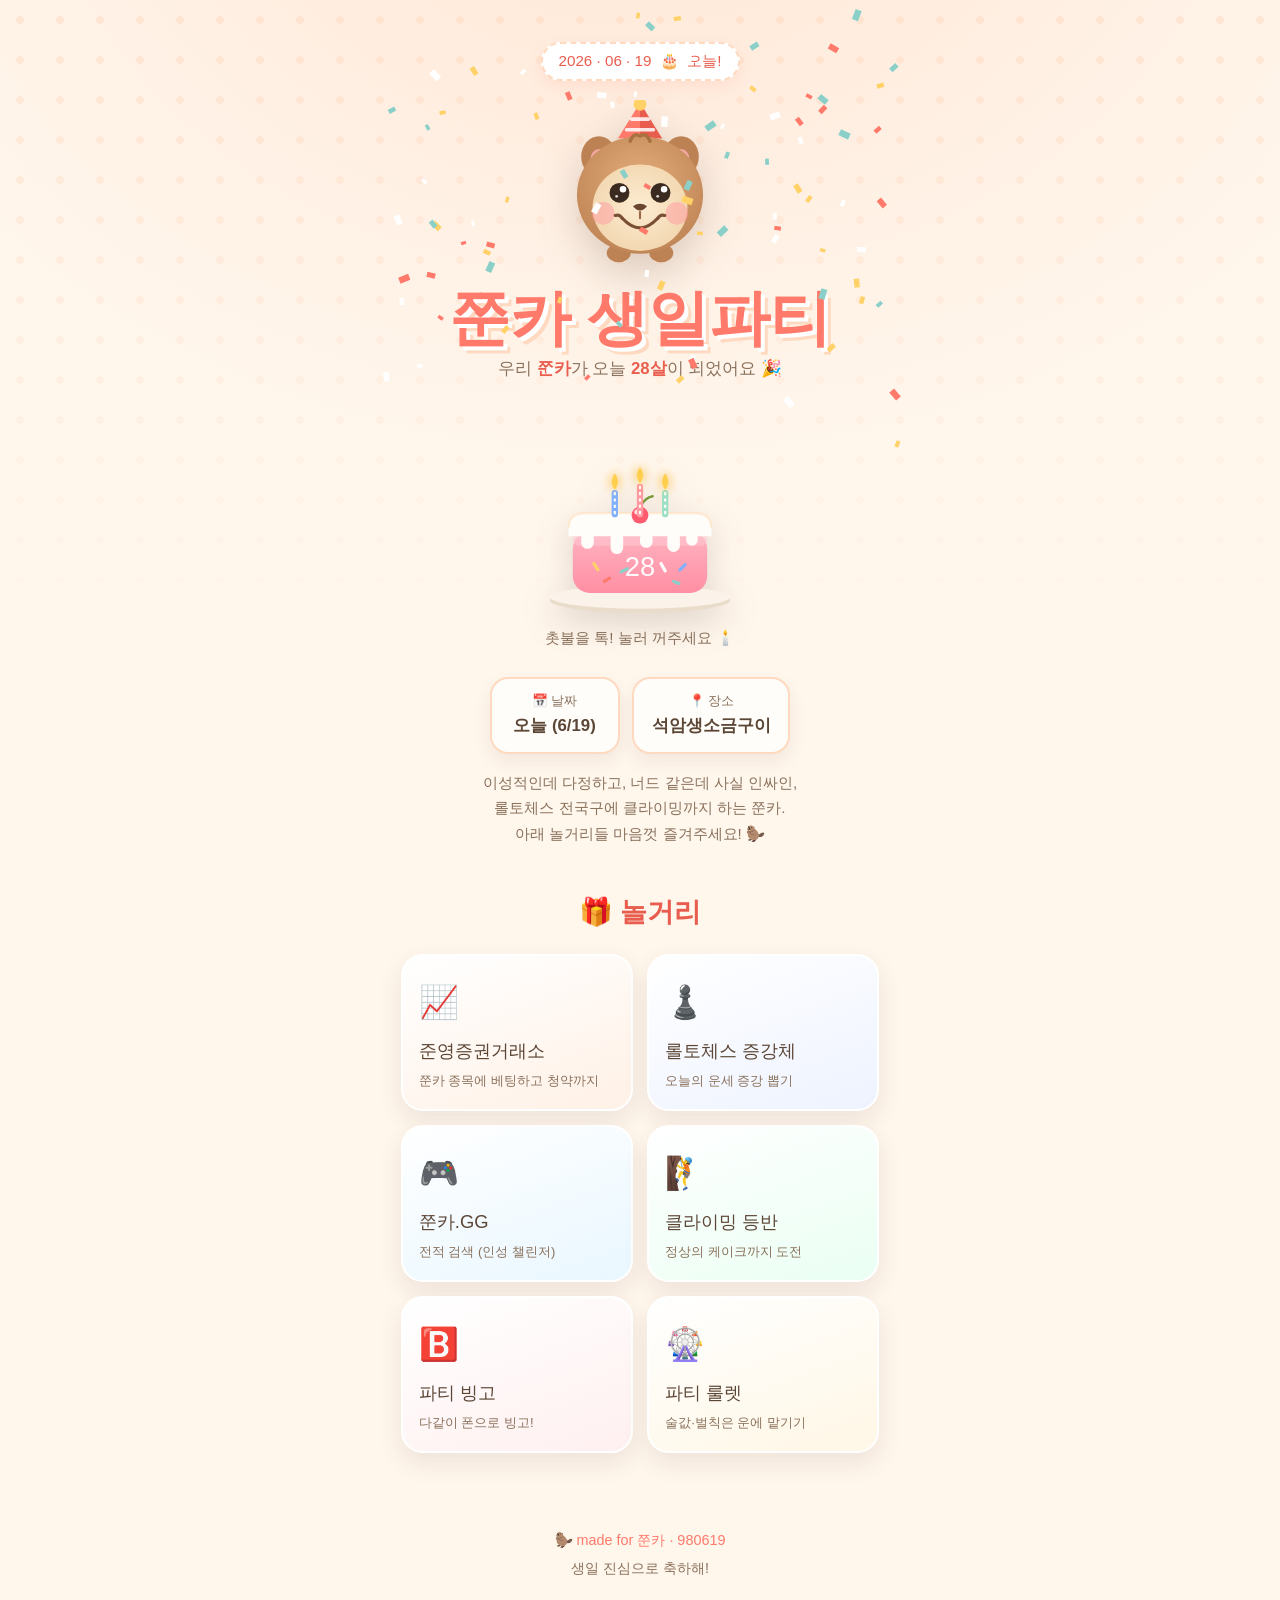
==== commit 8aee0824: "룰렛 빈안내 항상뜨던 버그 수정(.wheel-empty[hidden] display:none) + 클라이밍 최단시간 기록 방식으로 변경 + 캐시 v5 Co-Authored-By: " ====
--- a/index.html
+++ b/index.html
@@ -10,7 +10,7 @@
 <link rel="preconnect" href="https://fonts.googleapis.com" />
 <link rel="preconnect" href="https://fonts.gstatic.com" crossorigin />
 <link href="https://fonts.googleapis.com/css2?family=Jua&family=Gowun+Dodum&display=swap" rel="stylesheet" />
-<link rel="stylesheet" href="home.css?v=4" />
+<link rel="stylesheet" href="home.css?v=5" />
 <link rel="icon" href="data:image/svg+xml,<svg xmlns='http://www.w3.org/2000/svg' viewBox='0 0 100 100'><text y='.9em' font-size='90'>🦫</text></svg>" />
 </head>
 <body>
@@ -200,7 +200,7 @@
   <p>생일 진심으로 축하해!</p>
 </footer>
 
-<script src="confetti.js?v=4"></script>
+<script src="confetti.js?v=5"></script>
 <script>
   (() => {
     const cake = document.getElementById("cake"), hint = document.getElementById("cakeHint");
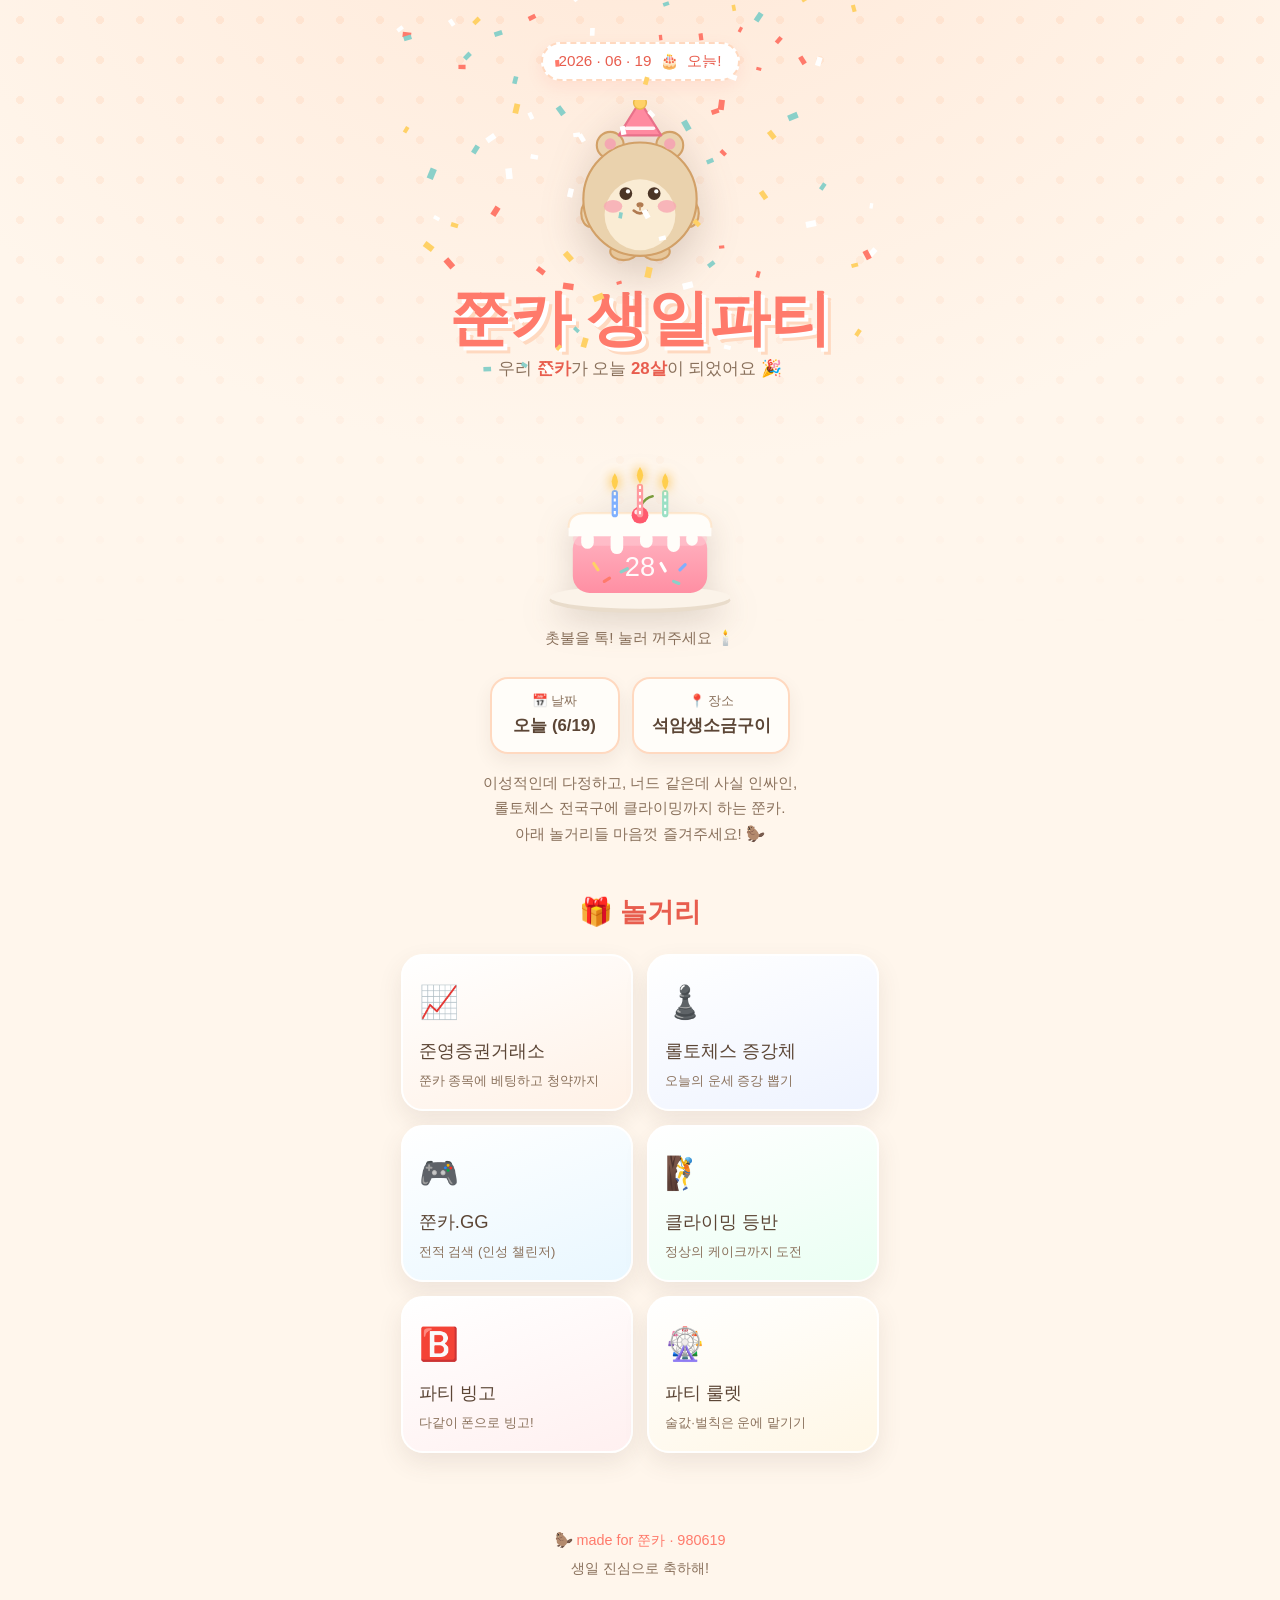
==== commit 1d26de92: "거래소 종목별 풀매수 버튼 추가 + 쿼카 캐릭터 다이노탱풍(둥글·플랫·심플)으로 리디자인 + 캐시 v6 Co-Authored-By: Claude Opus 4.8 <noreply@a" ====
--- a/index.html
+++ b/index.html
@@ -10,7 +10,7 @@
 <link rel="preconnect" href="https://fonts.googleapis.com" />
 <link rel="preconnect" href="https://fonts.gstatic.com" crossorigin />
 <link href="https://fonts.googleapis.com/css2?family=Jua&family=Gowun+Dodum&display=swap" rel="stylesheet" />
-<link rel="stylesheet" href="home.css?v=5" />
+<link rel="stylesheet" href="home.css?v=6" />
 <link rel="icon" href="data:image/svg+xml,<svg xmlns='http://www.w3.org/2000/svg' viewBox='0 0 100 100'><text y='.9em' font-size='90'>🦫</text></svg>" />
 </head>
 <body>
@@ -21,62 +21,43 @@
 
   <div class="mascot">
     <svg viewBox="0 0 240 240" class="quokka" role="img" aria-label="쭌카 (쿼카)">
-      <defs>
-        <radialGradient id="qHead" cx="50%" cy="38%" r="68%">
-          <stop offset="0%" stop-color="#e3ac79"/>
-          <stop offset="100%" stop-color="#bd8253"/>
-        </radialGradient>
-        <radialGradient id="qMuzzle" cx="50%" cy="48%" r="62%">
-          <stop offset="0%" stop-color="#fcecd2"/>
-          <stop offset="100%" stop-color="#f1d4ab"/>
-        </radialGradient>
-      </defs>
-
-      <!-- 손 -->
-      <ellipse cx="90" cy="216" rx="17" ry="13" fill="#bd8253"/>
-      <ellipse cx="150" cy="216" rx="17" ry="13" fill="#bd8253"/>
+      <!-- 몸·팔·다리·귀 (공통 외곽선) -->
+      <g stroke="#d2a067" stroke-width="3">
+        <ellipse cx="97" cy="214" rx="19" ry="12" fill="#e7c79c"/>
+        <ellipse cx="143" cy="214" rx="19" ry="12" fill="#e7c79c"/>
+        <ellipse cx="50" cy="160" rx="13" ry="19" fill="#ead2ad"/>
+        <ellipse cx="190" cy="160" rx="13" ry="19" fill="#ead2ad"/>
+        <circle cx="78" cy="64" r="19" fill="#ead2ad"/>
+        <circle cx="162" cy="64" r="19" fill="#ead2ad"/>
+        <ellipse cx="120" cy="140" rx="80" ry="80" fill="#ead2ad"/>
+      </g>
+
+      <!-- 귀 안쪽 -->
+      <circle cx="78" cy="62" r="8" fill="#f4a8b2"/>
+      <circle cx="162" cy="62" r="8" fill="#f4a8b2"/>
+
+      <!-- 배(밝은 면) -->
+      <ellipse cx="120" cy="162" rx="50" ry="50" fill="#faecd4"/>
 
       <!-- 파티 고깔 -->
-      <polygon points="120,4 151,54 89,54" fill="#ff7a6b"/>
-      <path d="M120,4 L151,54 L120,54 Z" fill="#e85d4e"/>
-      <path d="M101,42 H139" stroke="#fff" stroke-width="5" stroke-linecap="round" opacity=".85"/>
-      <path d="M108,27 H132" stroke="#fff" stroke-width="5" stroke-linecap="round" opacity=".85"/>
-      <circle cx="120" cy="6" r="9" fill="#ffd166"/>
-
-      <!-- 귀 -->
-      <ellipse cx="62" cy="80" rx="25" ry="29" fill="#bd8253"/>
-      <ellipse cx="178" cy="80" rx="25" ry="29" fill="#bd8253"/>
-      <ellipse cx="62" cy="84" rx="12" ry="15" fill="#f3a8a0"/>
-      <ellipse cx="178" cy="84" rx="12" ry="15" fill="#f3a8a0"/>
-
-      <!-- 머리 -->
-      <ellipse cx="120" cy="134" rx="89" ry="83" fill="url(#qHead)"/>
-      <!-- 정수리 털 -->
-      <path d="M106,58 q5,-13 14,-7 q9,-6 14,7" fill="none" stroke="#a9713f" stroke-width="5" stroke-linecap="round"/>
-
-      <!-- 밝은 얼굴(머즐) -->
-      <ellipse cx="120" cy="152" rx="67" ry="61" fill="url(#qMuzzle)"/>
+      <polygon points="120,2 150,50 90,50" fill="#ff8aa0" stroke="#e8718a" stroke-width="3" stroke-linejoin="round"/>
+      <path d="M101,40 H139" stroke="#fff" stroke-width="5" stroke-linecap="round" opacity=".9"/>
+      <circle cx="120" cy="4" r="9" fill="#ffd166" stroke="#e9b94a" stroke-width="2"/>
 
       <!-- 볼터치 -->
-      <circle cx="68" cy="160" r="16" fill="#ff9aa0" opacity=".5"/>
-      <circle cx="172" cy="160" r="16" fill="#ff9aa0" opacity=".5"/>
-
-      <!-- 눈 -->
-      <circle cx="91" cy="131" r="14" fill="#3a2a1f"/>
-      <circle cx="149" cy="131" r="14" fill="#3a2a1f"/>
-      <circle cx="96" cy="126" r="4.6" fill="#fff"/>
-      <circle cx="154" cy="126" r="4.6" fill="#fff"/>
-      <circle cx="87" cy="136" r="2" fill="#fff" opacity=".8"/>
-      <circle cx="145" cy="136" r="2" fill="#fff" opacity=".8"/>
-
-      <!-- 코 -->
-      <path d="M110,150 q10,-7 20,0 q-10,12 -20,0 Z" fill="#6b4630"/>
-
-      <!-- 인중 + 쿼카 스마일 -->
-      <path d="M120,158 V167" stroke="#9b6b48" stroke-width="3" stroke-linecap="round"/>
-      <path d="M95,167 q25,27 50,0" fill="none" stroke="#7a4f33" stroke-width="4.5" stroke-linecap="round"/>
-      <path d="M95,167 q-4,-6 -10,-4" fill="none" stroke="#7a4f33" stroke-width="4.5" stroke-linecap="round"/>
-      <path d="M145,167 q4,-6 10,-4" fill="none" stroke="#7a4f33" stroke-width="4.5" stroke-linecap="round"/>
+      <ellipse cx="82" cy="150" rx="13" ry="9" fill="#f7a8b2" opacity=".8"/>
+      <ellipse cx="158" cy="150" rx="13" ry="9" fill="#f7a8b2" opacity=".8"/>
+
+      <!-- 눈 (심플 점) -->
+      <circle cx="100" cy="132" r="9" fill="#4b3526"/>
+      <circle cx="140" cy="132" r="9" fill="#4b3526"/>
+      <circle cx="103" cy="129" r="3" fill="#fff"/>
+      <circle cx="143" cy="129" r="3" fill="#fff"/>
+
+      <!-- 코 + 작은 스마일 -->
+      <ellipse cx="120" cy="148" rx="5" ry="3.6" fill="#b07a50"/>
+      <path d="M120,151 v4" stroke="#c79a6c" stroke-width="2.5" stroke-linecap="round"/>
+      <path d="M111,156 q9,8 18,0" fill="none" stroke="#b07a50" stroke-width="3.5" stroke-linecap="round"/>
     </svg>
   </div>
 
@@ -200,7 +181,7 @@
   <p>생일 진심으로 축하해!</p>
 </footer>
 
-<script src="confetti.js?v=5"></script>
+<script src="confetti.js?v=6"></script>
 <script>
   (() => {
     const cake = document.getElementById("cake"), hint = document.getElementById("cakeHint");
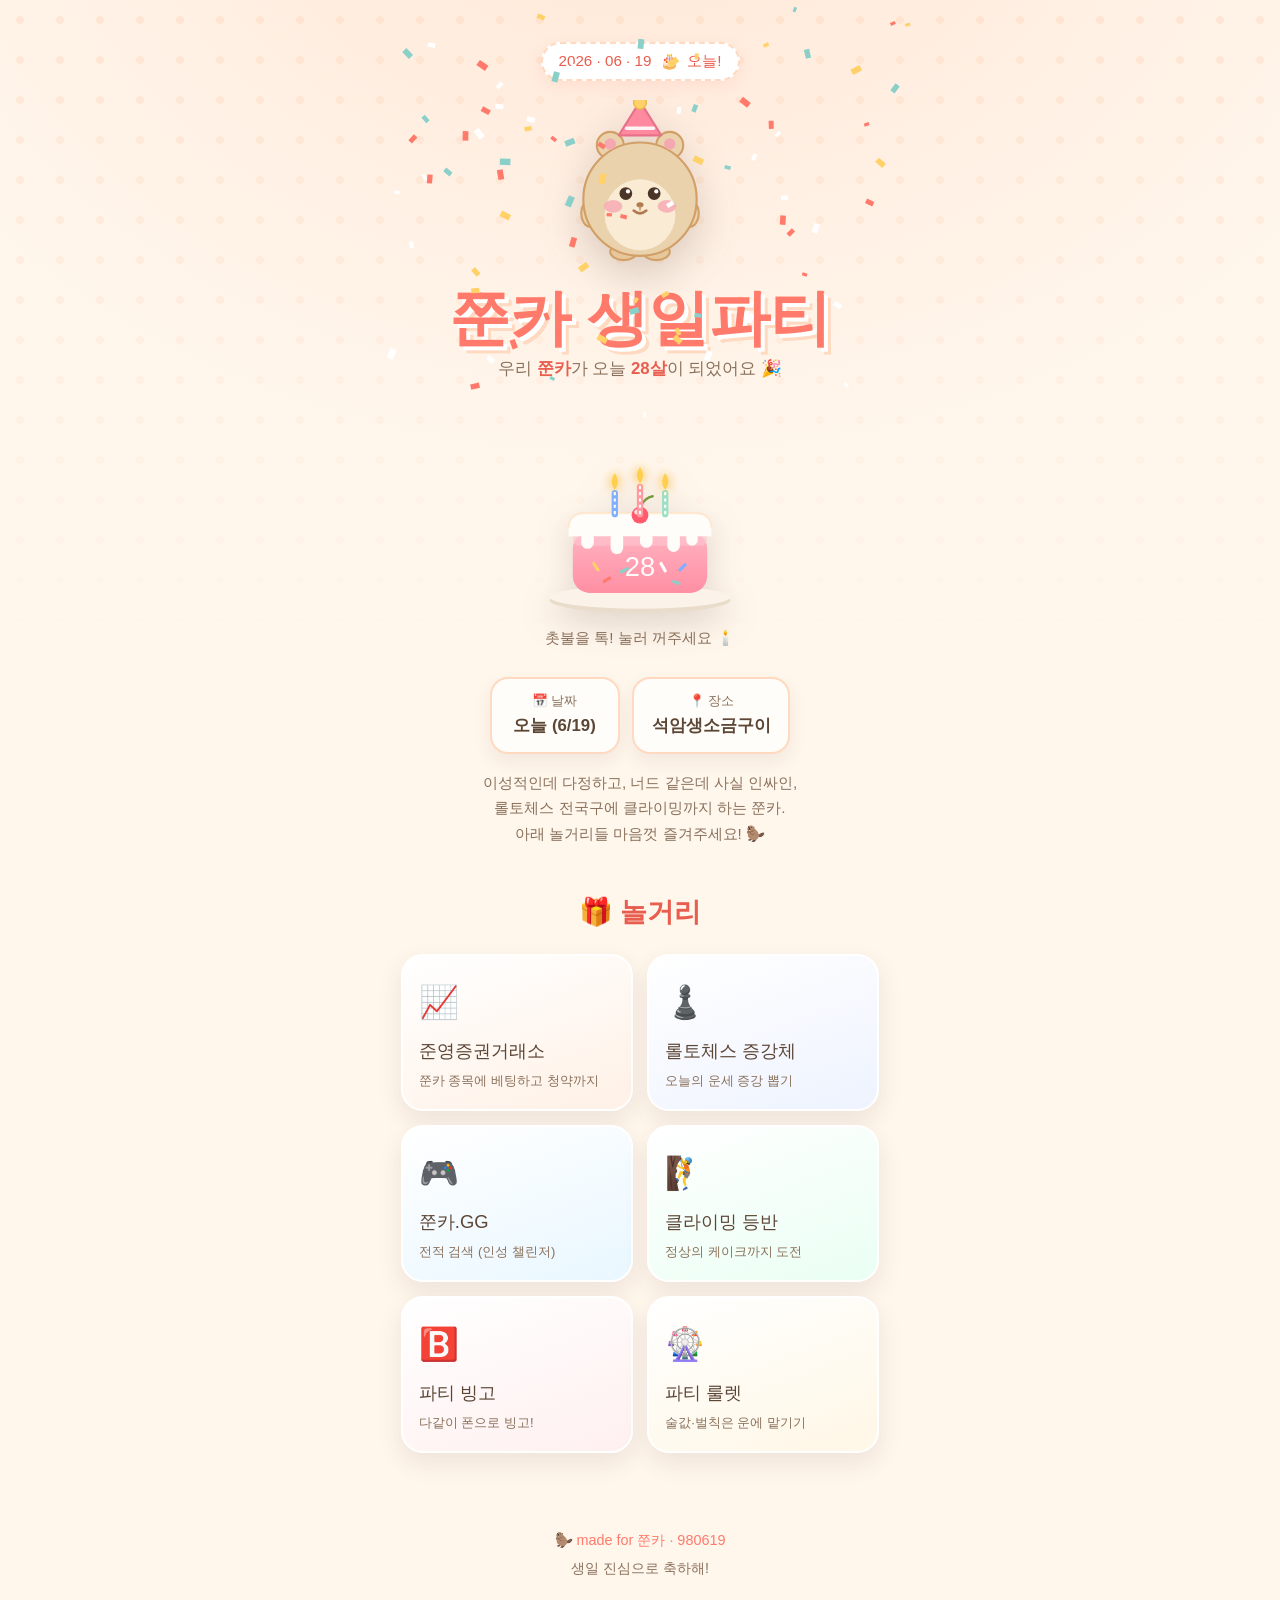
==== commit 9ad90578: "룰렛 마퀴 전구를 사각타일→원둘레 균등배치(conic)로 수정 + 캐시 v7 Co-Authored-By: Claude Opus 4.8 <noreply@anthropic.com>" ====
--- a/index.html
+++ b/index.html
@@ -10,7 +10,7 @@
 <link rel="preconnect" href="https://fonts.googleapis.com" />
 <link rel="preconnect" href="https://fonts.gstatic.com" crossorigin />
 <link href="https://fonts.googleapis.com/css2?family=Jua&family=Gowun+Dodum&display=swap" rel="stylesheet" />
-<link rel="stylesheet" href="home.css?v=6" />
+<link rel="stylesheet" href="home.css?v=7" />
 <link rel="icon" href="data:image/svg+xml,<svg xmlns='http://www.w3.org/2000/svg' viewBox='0 0 100 100'><text y='.9em' font-size='90'>🦫</text></svg>" />
 </head>
 <body>
@@ -181,7 +181,7 @@
   <p>생일 진심으로 축하해!</p>
 </footer>
 
-<script src="confetti.js?v=6"></script>
+<script src="confetti.js?v=7"></script>
 <script>
   (() => {
     const cake = document.getElementById("cake"), hint = document.getElementById("cakeHint");
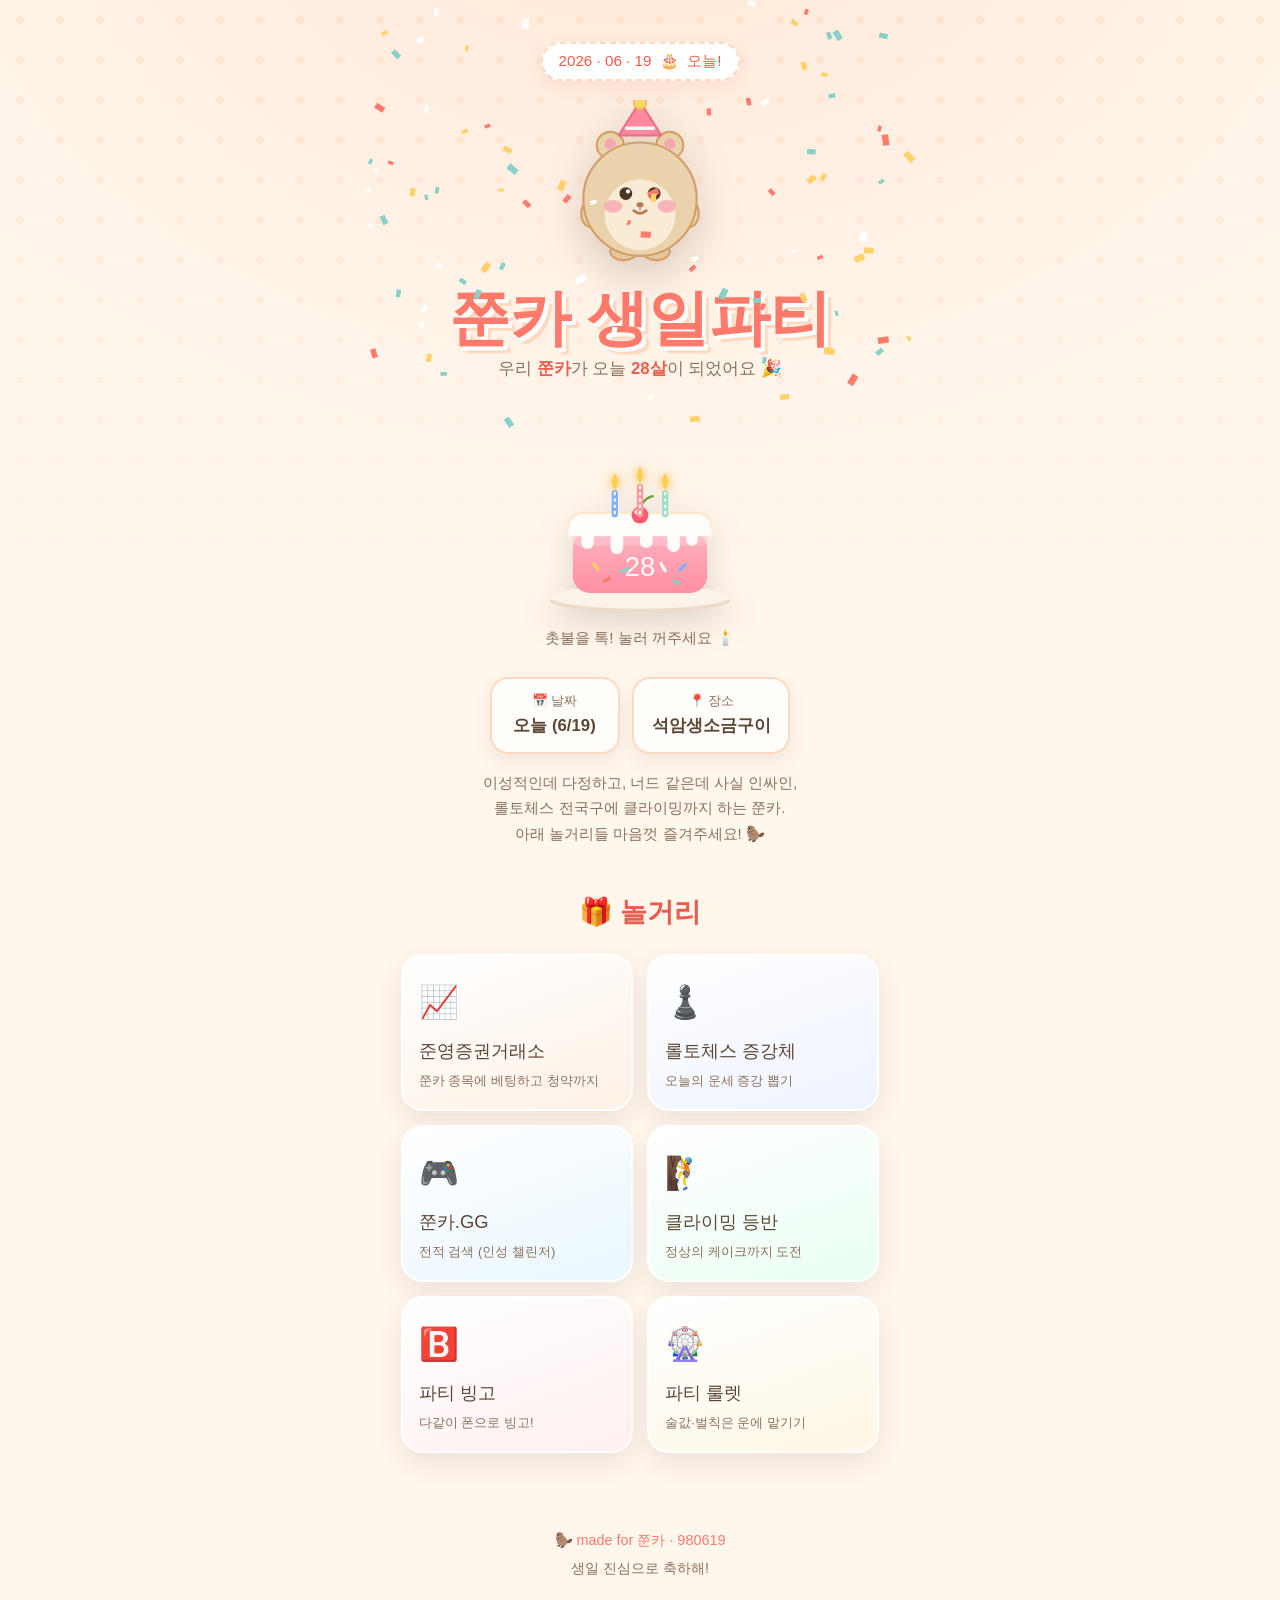
==== commit 10f30677: "룰렛 전구 링을 closest-side 기준으로 수정해 휠 가장자리에 정렬 + 캐시 v8 Co-Authored-By: Claude Opus 4.8 <noreply@anthropic" ====
--- a/index.html
+++ b/index.html
@@ -10,7 +10,7 @@
 <link rel="preconnect" href="https://fonts.googleapis.com" />
 <link rel="preconnect" href="https://fonts.gstatic.com" crossorigin />
 <link href="https://fonts.googleapis.com/css2?family=Jua&family=Gowun+Dodum&display=swap" rel="stylesheet" />
-<link rel="stylesheet" href="home.css?v=7" />
+<link rel="stylesheet" href="home.css?v=8" />
 <link rel="icon" href="data:image/svg+xml,<svg xmlns='http://www.w3.org/2000/svg' viewBox='0 0 100 100'><text y='.9em' font-size='90'>🦫</text></svg>" />
 </head>
 <body>
@@ -181,7 +181,7 @@
   <p>생일 진심으로 축하해!</p>
 </footer>
 
-<script src="confetti.js?v=7"></script>
+<script src="confetti.js?v=8"></script>
 <script>
   (() => {
     const cake = document.getElementById("cake"), hint = document.getElementById("cakeHint");
